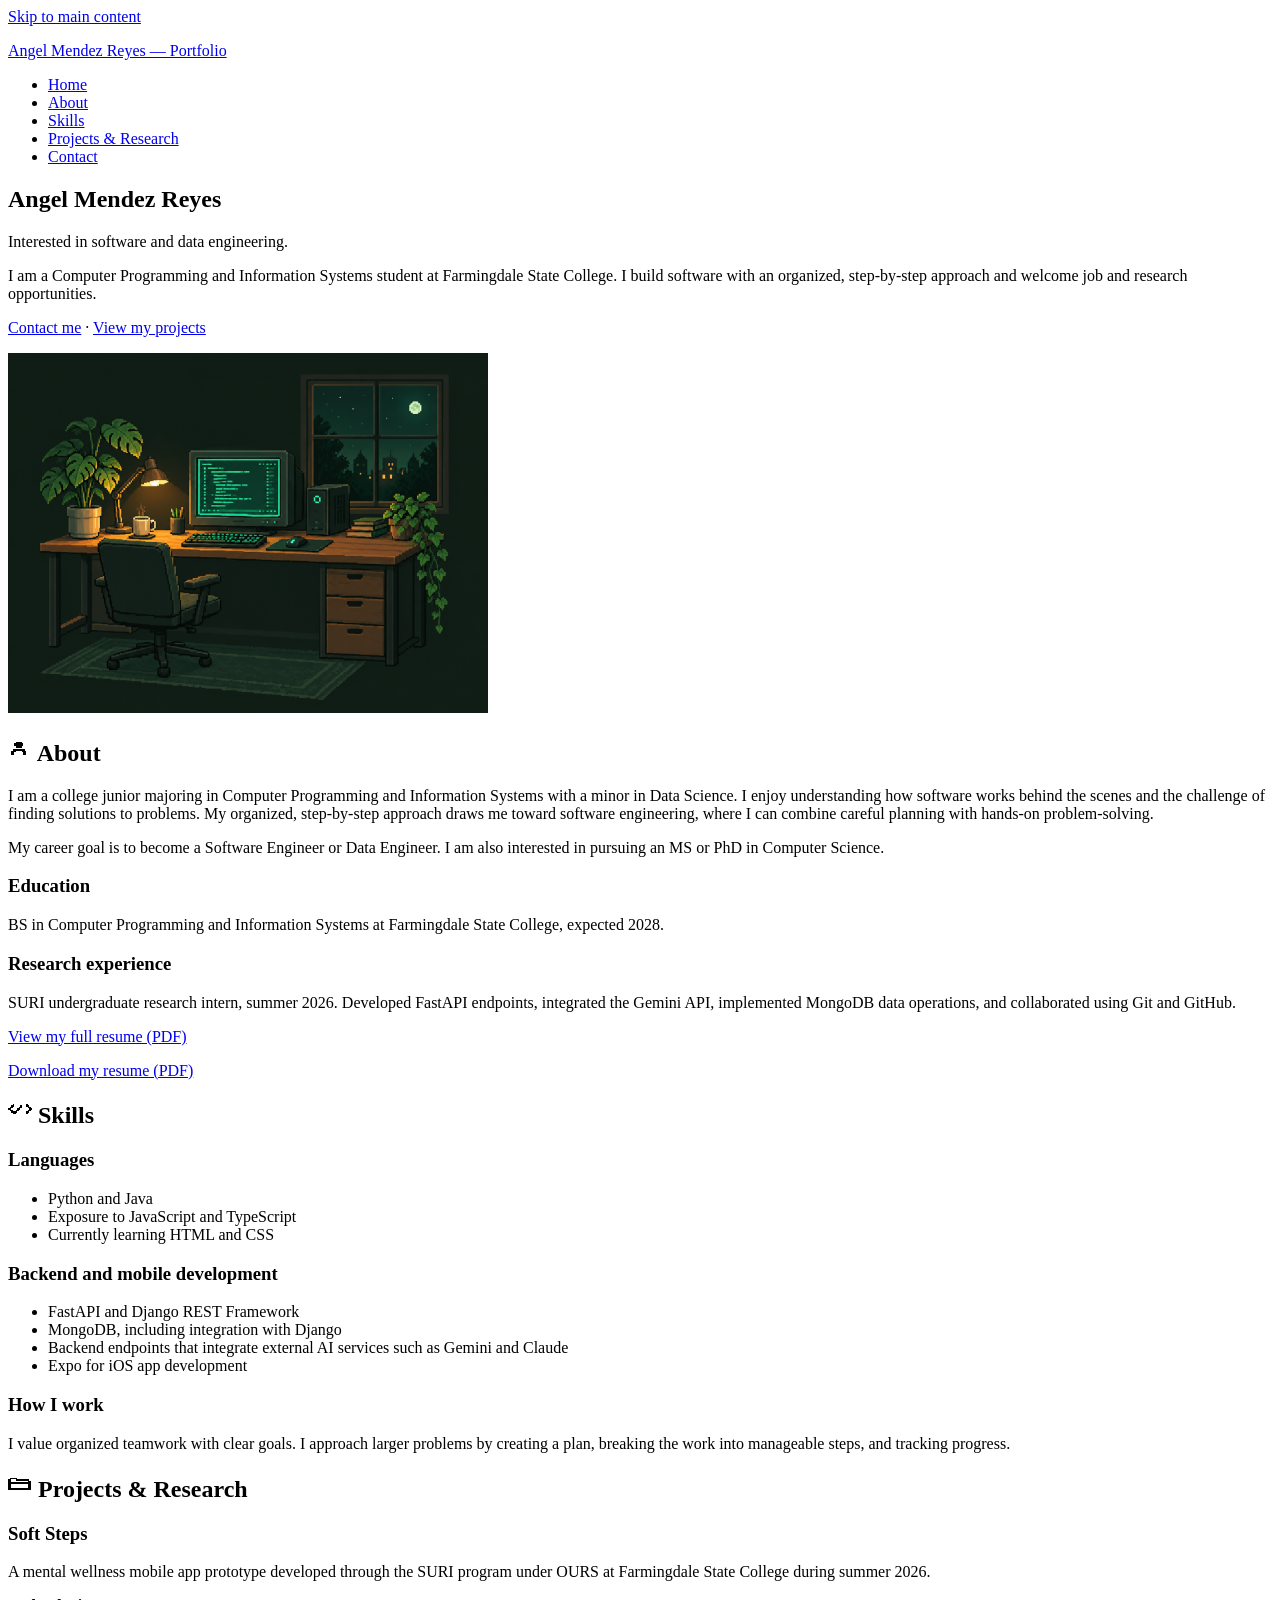
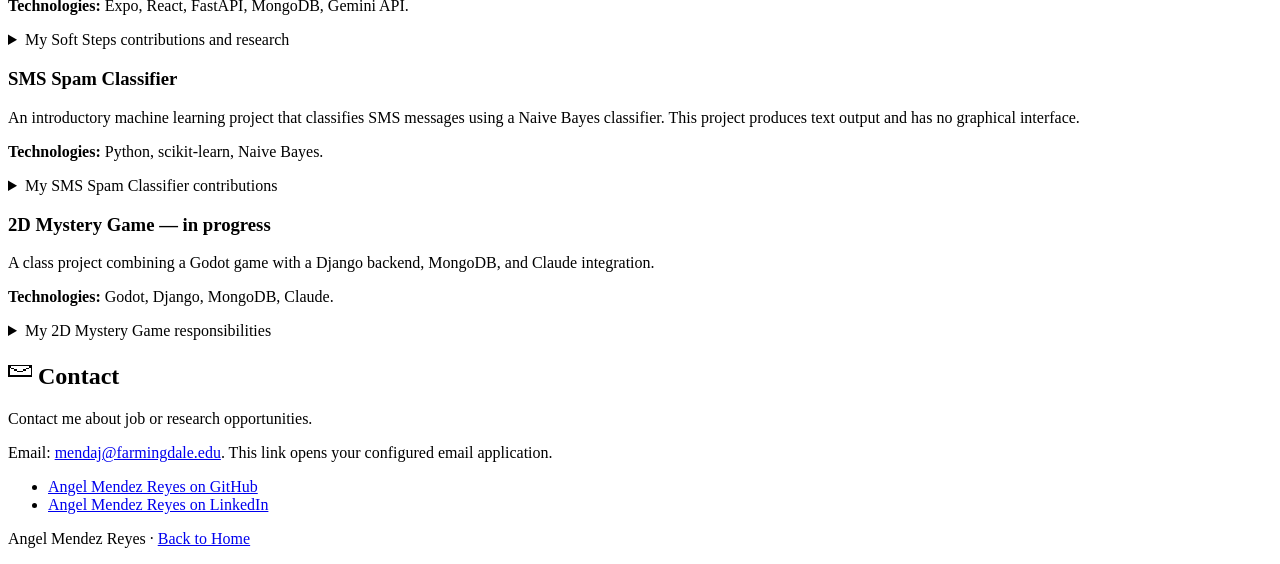
==== index.html @ 3ac9bb96 "feat: add portfolio and resume access" ====
<!doctype html>
<html lang="en">
<head>
  <meta charset="utf-8">
  <meta name="viewport" content="width=device-width, initial-scale=1">
  <meta name="description" content="Angel Mendez Reyes — CPIS student interested in software and data engineering. Explore my skills, projects, and research interests.">
  <title>Angel Mendez Reyes | Portfolio</title>
</head>
<body>
  <a href="#main-content">Skip to main content</a>
  <header>
    <p><a href="#home">Angel Mendez Reyes — Portfolio</a></p>
    <nav aria-label="Primary">
      <ul>
        <li><a href="#home">Home</a></li>
        <li><a href="#about">About</a></li>
        <li><a href="#skills">Skills</a></li>
        <li><a href="#projects">Projects &amp; Research</a></li>
        <li><a href="#contact">Contact</a></li>
      </ul>
    </nav>
  </header>
  <main id="main-content" tabindex="-1">
    <section id="home" aria-labelledby="home-heading">
      <h1 id="home-heading">Angel Mendez Reyes</h1>
      <p>Interested in software and data engineering.</p>
      <p>I am a Computer Programming and Information Systems student at Farmingdale State College. I build software with an organized, step-by-step approach and welcome job and research opportunities.</p>
      <p><a href="#contact">Contact me</a> · <a href="#projects">View my projects</a></p>
      <!-- The scene sets the mood; it does not depict my actual equipment. -->
      <img src="assets/images/cozy-pc-concept.png" alt="" width="480">
    </section>
    <section id="about" aria-labelledby="about-heading">
      <h2 id="about-heading"><img src="assets/images/icon-about.svg" alt="" width="24" height="24"> About</h2>
      <p>I am a college junior majoring in Computer Programming and Information Systems with a minor in Data Science. I enjoy understanding how software works behind the scenes and the challenge of finding solutions to problems. My organized, step-by-step approach draws me toward software engineering, where I can combine careful planning with hands-on problem-solving.</p>
      <p>My career goal is to become a Software Engineer or Data Engineer. I am also interested in pursuing an MS or PhD in Computer Science.</p>
      <h3>Education</h3>
      <p>BS in Computer Programming and Information Systems at Farmingdale State College, expected 2028.</p>
      <h3>Research experience</h3>
      <p>SURI undergraduate research intern, summer 2026. Developed FastAPI endpoints, integrated the Gemini API, implemented MongoDB data operations, and collaborated using Git and GitHub.</p>
      <p><a href="assets/resume/Resume_Angel.pdf">View my full resume (PDF)</a></p>
      <p><a href="assets/resume/Resume_Angel.pdf" download="angel-mendez-reyes-resume.pdf">Download my resume (PDF)</a></p>
    </section>
    <section id="skills" aria-labelledby="skills-heading">
      <h2 id="skills-heading"><img src="assets/images/icon-skills.svg" alt="" width="24" height="24"> Skills</h2>
      <h3>Languages</h3>
      <ul>
        <li>Python and Java</li>
        <li>Exposure to JavaScript and TypeScript</li>
        <li>Currently learning HTML and CSS</li>
      </ul>
      <h3>Backend and mobile development</h3>
      <ul>
        <li>FastAPI and Django REST Framework</li>
        <li>MongoDB, including integration with Django</li>
        <li>Backend endpoints that integrate external AI services such as Gemini and Claude</li>
        <li>Expo for iOS app development</li>
      </ul>
      <h3>How I work</h3>
      <p>I value organized teamwork with clear goals. I approach larger problems by creating a plan, breaking the work into manageable steps, and tracking progress.</p>
    </section>
    <section id="projects" aria-labelledby="projects-heading">
      <h2 id="projects-heading"><img src="assets/images/icon-projects.svg" alt="" width="24" height="24"> Projects &amp; Research</h2>
      <!-- Keep project overviews and technologies outside disclosures. Add supplied
           visuals and approved resource links here, outside details, after intake. -->
      <article aria-labelledby="soft-steps-heading">
        <h3 id="soft-steps-heading">Soft Steps</h3>
        <p>A mental wellness mobile app prototype developed through the SURI program under OURS at Farmingdale State College during summer 2026.</p>
        <p><strong>Technologies:</strong> Expo, React, FastAPI, MongoDB, Gemini API.</p>
        <!-- No shared name attribute: each disclosure can stay open independently. -->
        <details>
          <summary>My Soft Steps contributions and research</summary>
          <p>I developed backend endpoints that communicated with MongoDB and the Gemini API, gaining full-stack development experience.</p>
          <p>I am scheduled to present the outcomes of my research at the IGNITE conference in spring 2027.</p>
        </details>
      </article>
      <article aria-labelledby="classifier-heading">
        <h3 id="classifier-heading">SMS Spam Classifier</h3>
        <p>An introductory machine learning project that classifies SMS messages using a Naive Bayes classifier. This project produces text output and has no graphical interface.</p>
        <p><strong>Technologies:</strong> Python, scikit-learn, Naive Bayes.</p>
        <details>
          <summary>My SMS Spam Classifier contributions</summary>
          <p>I prepared data, trained a Naive Bayes classifier, and evaluated its performance.</p>
        </details>
      </article>
      <article aria-labelledby="game-heading">
        <h3 id="game-heading">2D Mystery Game — in progress</h3>
        <p>A class project combining a Godot game with a Django backend, MongoDB, and Claude integration.</p>
        <p><strong>Technologies:</strong> Godot, Django, MongoDB, Claude.</p>
        <details>
          <summary>My 2D Mystery Game responsibilities</summary>
          <p>I am responsible for designing endpoints that handle HTTP requests from Godot, communicate with MongoDB, and call Claude.</p>
        </details>
      </article>
    </section>
    <section id="contact" aria-labelledby="contact-heading">
      <h2 id="contact-heading"><img src="assets/images/icon-contact.svg" alt="" width="24" height="24"> Contact</h2>
      <p>Contact me about job or research opportunities.</p>
      <p>Email: <a href="mailto:mendaj@farmingdale.edu">mendaj@farmingdale.edu</a>. This link opens your configured email application.</p>
      <ul>
        <li><a href="https://github.com/angel-mdz">Angel Mendez Reyes on GitHub</a></li>
        <li><a href="https://www.linkedin.com/in/angel-mendez-36b91742b/">Angel Mendez Reyes on LinkedIn</a></li>
      </ul>
    </section>
  </main>
  <footer>
    <p>Angel Mendez Reyes · <a href="#home">Back to Home</a></p>
  </footer>
</body>
</html>
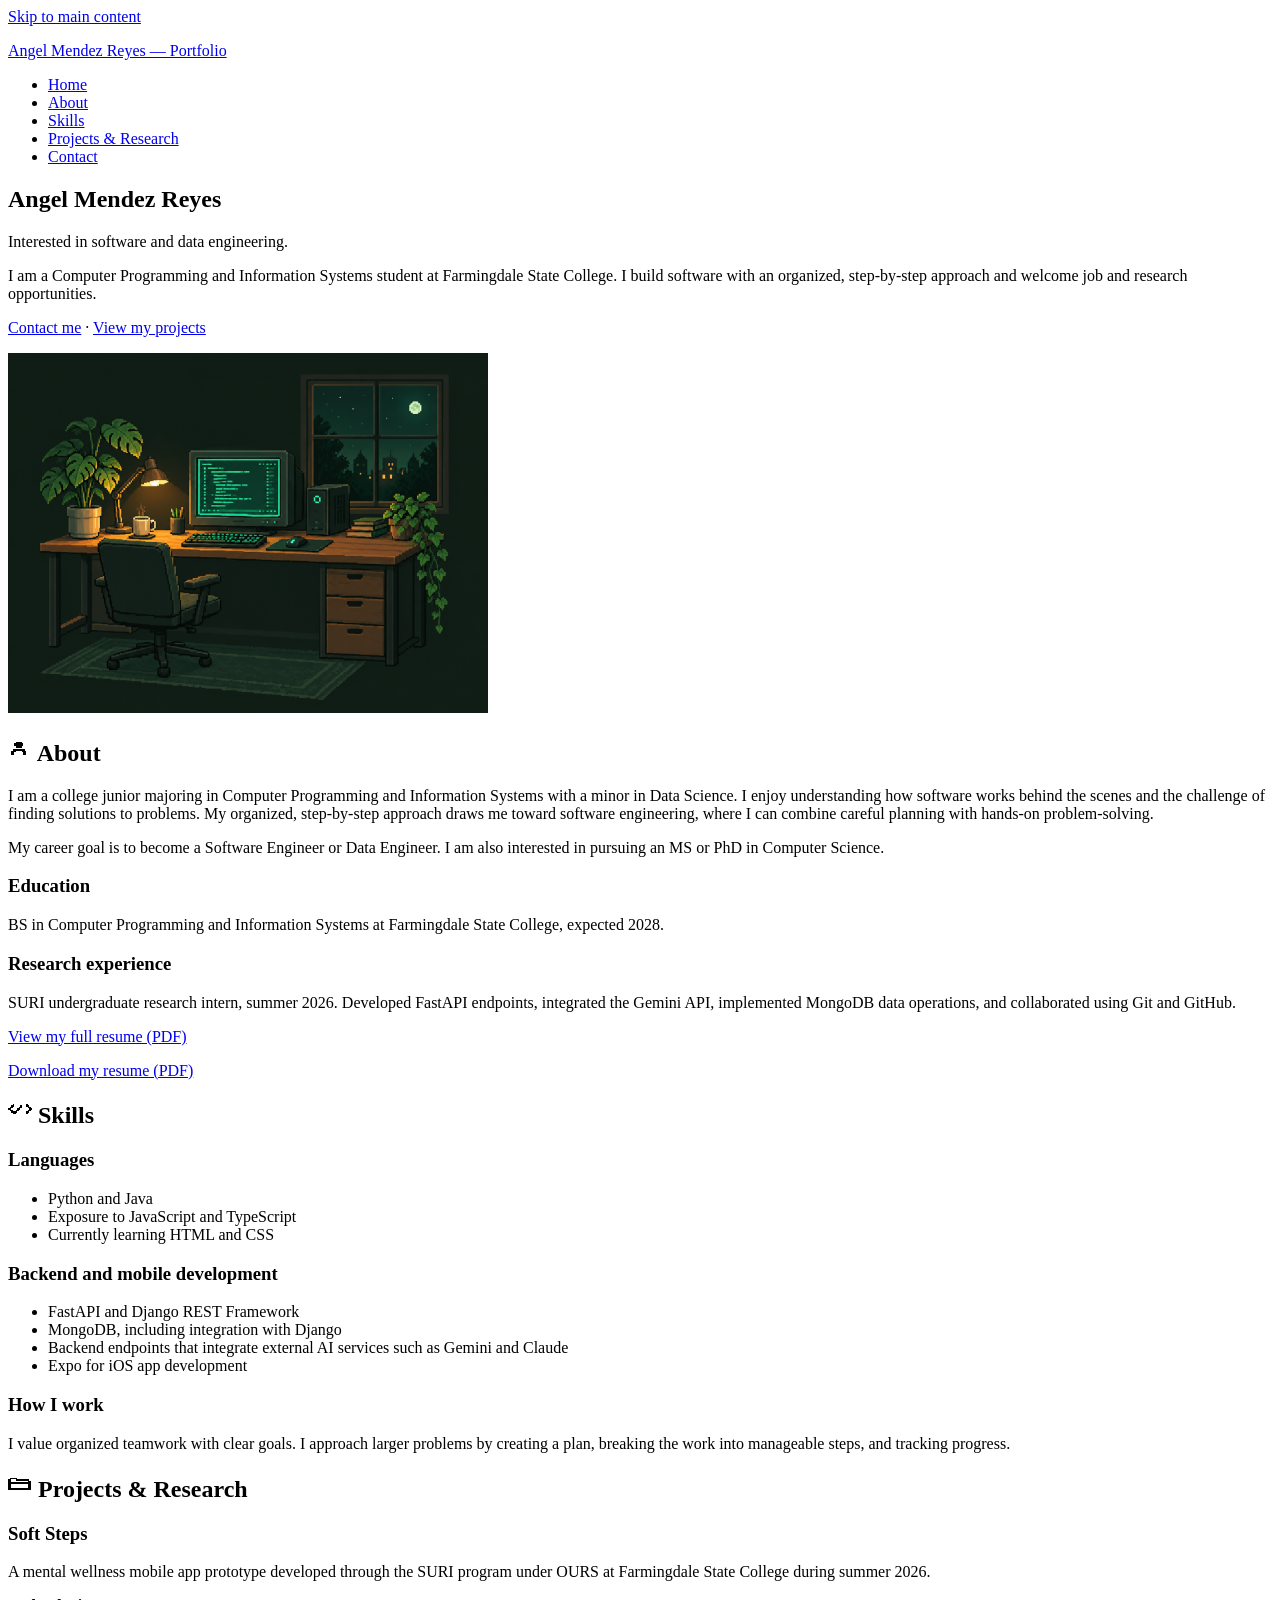
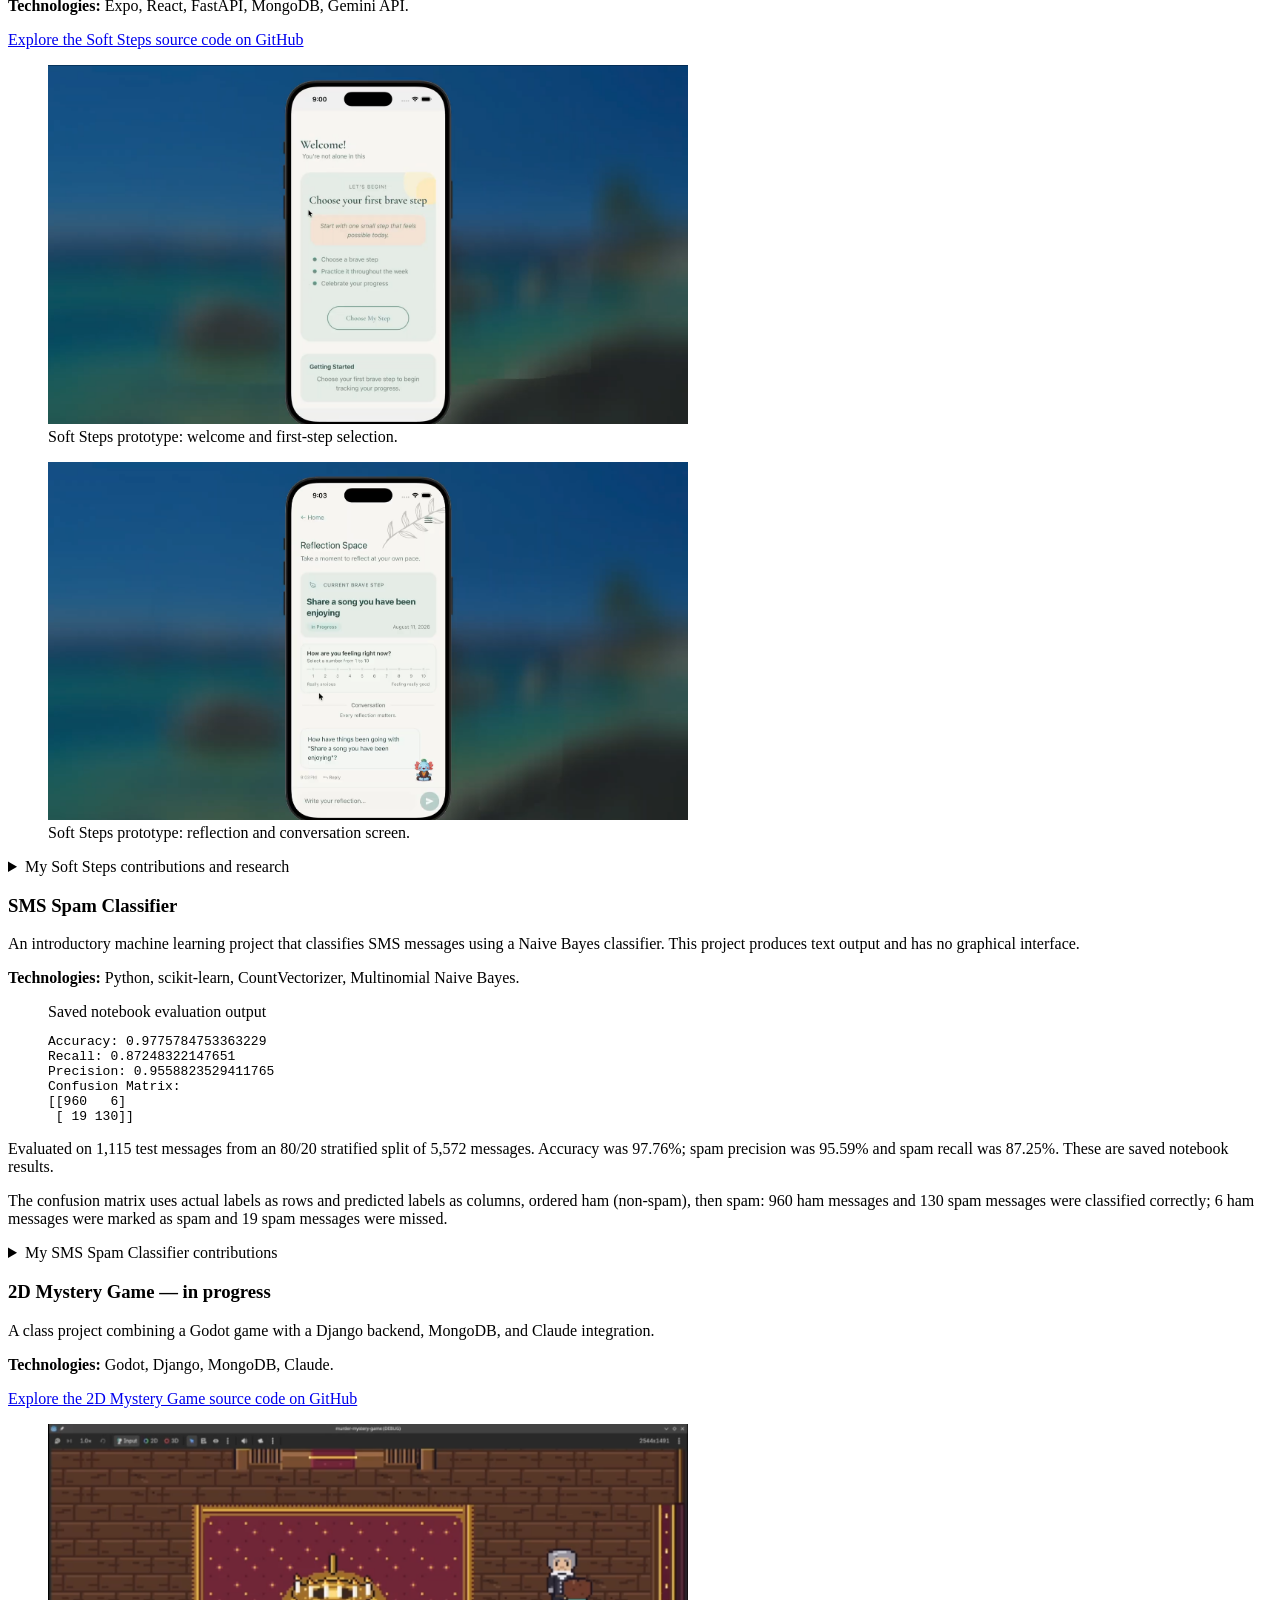
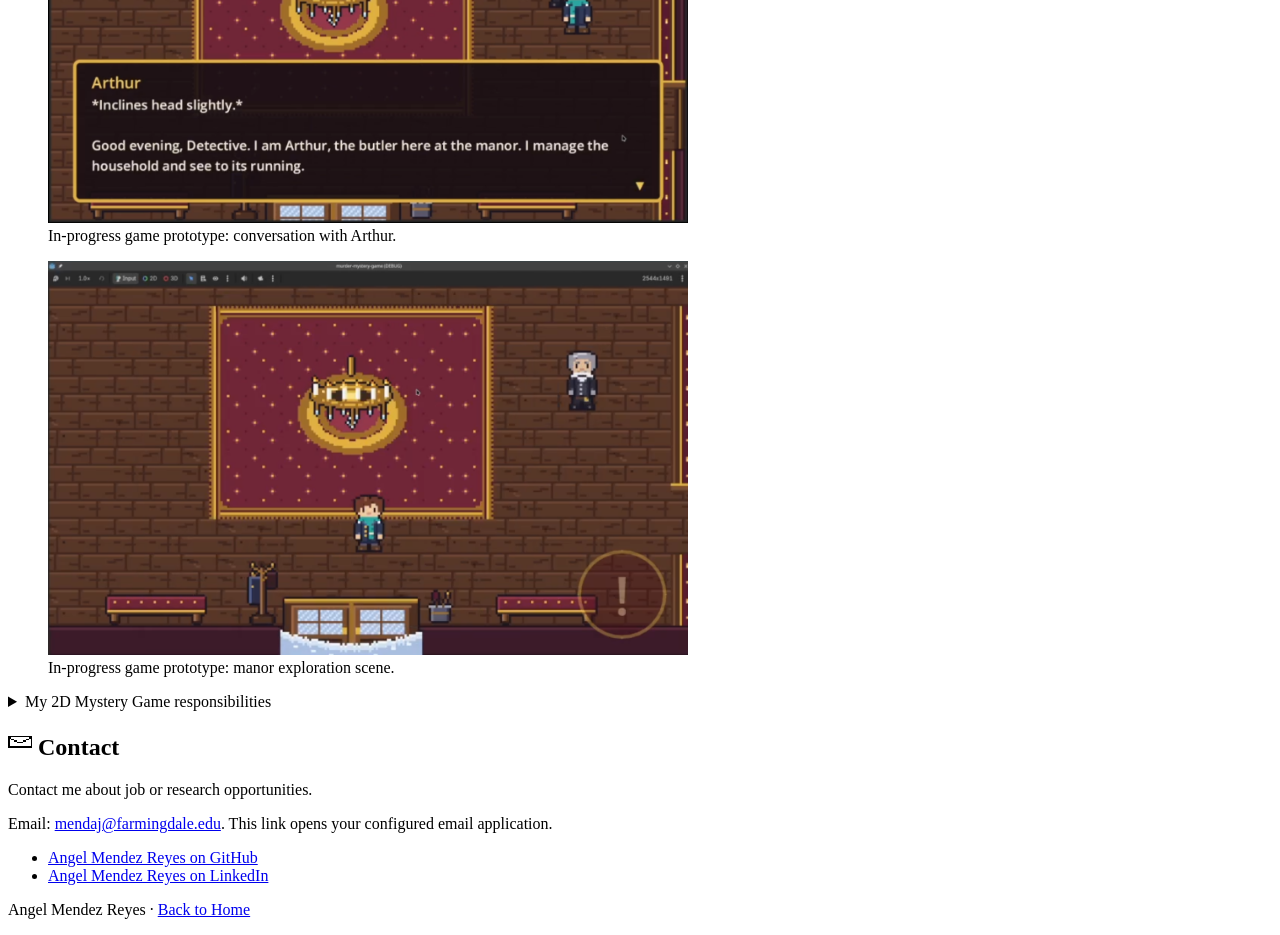
==== commit ca59da00: "feat: add project screenshots, classifier results, and repo links" ====
--- a/index.html
+++ b/index.html
@@ -60,12 +60,22 @@
     </section>
     <section id="projects" aria-labelledby="projects-heading">
       <h2 id="projects-heading"><img src="assets/images/icon-projects.svg" alt="" width="24" height="24"> Projects &amp; Research</h2>
-      <!-- Keep project overviews and technologies outside disclosures. Add supplied
-           visuals and approved resource links here, outside details, after intake. -->
+      <!-- Keep essential project summaries, results, visuals, and resource links
+           outside disclosures so they remain accessible when details are closed. -->
       <article aria-labelledby="soft-steps-heading">
         <h3 id="soft-steps-heading">Soft Steps</h3>
         <p>A mental wellness mobile app prototype developed through the SURI program under OURS at Farmingdale State College during summer 2026.</p>
         <p><strong>Technologies:</strong> Expo, React, FastAPI, MongoDB, Gemini API.</p>
+        <p><a href="https://github.com/michellemorales/soft_steps_app">Explore the Soft Steps source code on GitHub</a></p>
+        <figure>
+          <img src="assets/images/soft-steps-welcome.png" alt="Soft Steps welcome screen offering Choose My Step and guidance for choosing, practicing, and celebrating a brave step." width="640" loading="lazy">
+          <figcaption>Soft Steps prototype: welcome and first-step selection.</figcaption>
+        </figure>
+        <figure>
+          <img src="assets/images/soft-steps-reflection.png" alt="Soft Steps Reflection Space showing a current brave step, a 1-to-10 feeling scale, a conversation prompt, and a reflection input." width="640" loading="lazy">
+          <figcaption>Soft Steps prototype: reflection and conversation screen.</figcaption>
+        </figure>
+
         <!-- No shared name attribute: each disclosure can stay open independently. -->
         <details>
           <summary>My Soft Steps contributions and research</summary>
@@ -76,7 +86,18 @@
       <article aria-labelledby="classifier-heading">
         <h3 id="classifier-heading">SMS Spam Classifier</h3>
         <p>An introductory machine learning project that classifies SMS messages using a Naive Bayes classifier. This project produces text output and has no graphical interface.</p>
-        <p><strong>Technologies:</strong> Python, scikit-learn, Naive Bayes.</p>
+        <p><strong>Technologies:</strong> Python, scikit-learn, CountVectorizer, Multinomial Naive Bayes.</p>
+        <figure aria-labelledby="classifier-results-caption">
+          <figcaption id="classifier-results-caption">Saved notebook evaluation output</figcaption>
+          <pre><samp>Accuracy: 0.9775784753363229
+Recall: 0.87248322147651
+Precision: 0.9558823529411765
+Confusion Matrix:
+[[960   6]
+ [ 19 130]]</samp></pre>
+        </figure>
+        <p>Evaluated on 1,115 test messages from an 80/20 stratified split of 5,572 messages. Accuracy was 97.76%; spam precision was 95.59% and spam recall was 87.25%. These are saved notebook results.</p>
+        <p>The confusion matrix uses actual labels as rows and predicted labels as columns, ordered ham (non-spam), then spam: 960 ham messages and 130 spam messages were classified correctly; 6 ham messages were marked as spam and 19 spam messages were missed.</p>
         <details>
           <summary>My SMS Spam Classifier contributions</summary>
           <p>I prepared data, trained a Naive Bayes classifier, and evaluated its performance.</p>
@@ -86,6 +107,16 @@
         <h3 id="game-heading">2D Mystery Game — in progress</h3>
         <p>A class project combining a Godot game with a Django backend, MongoDB, and Claude integration.</p>
         <p><strong>Technologies:</strong> Godot, Django, MongoDB, Claude.</p>
+        <p><a href="https://github.com/ethanmiku/CSC325_CAPSTONE">Explore the 2D Mystery Game source code on GitHub</a></p>
+        <figure>
+          <img src="assets/images/mystery-game-dialogue.png" alt="Pixel-art detective speaking with Arthur, the manor's butler, whose introduction appears in a dialogue box." width="640" loading="lazy">
+          <figcaption>In-progress game prototype: conversation with Arthur.</figcaption>
+        </figure>
+        <figure>
+          <img src="assets/images/mystery-game-scene.png" alt="Pixel-art manor interior with a detective, a butler, a chandelier over a red rug, and an interaction control." width="640" loading="lazy">
+          <figcaption>In-progress game prototype: manor exploration scene.</figcaption>
+        </figure>
+
         <details>
           <summary>My 2D Mystery Game responsibilities</summary>
           <p>I am responsible for designing endpoints that handle HTTP requests from Godot, communicate with MongoDB, and call Claude.</p>
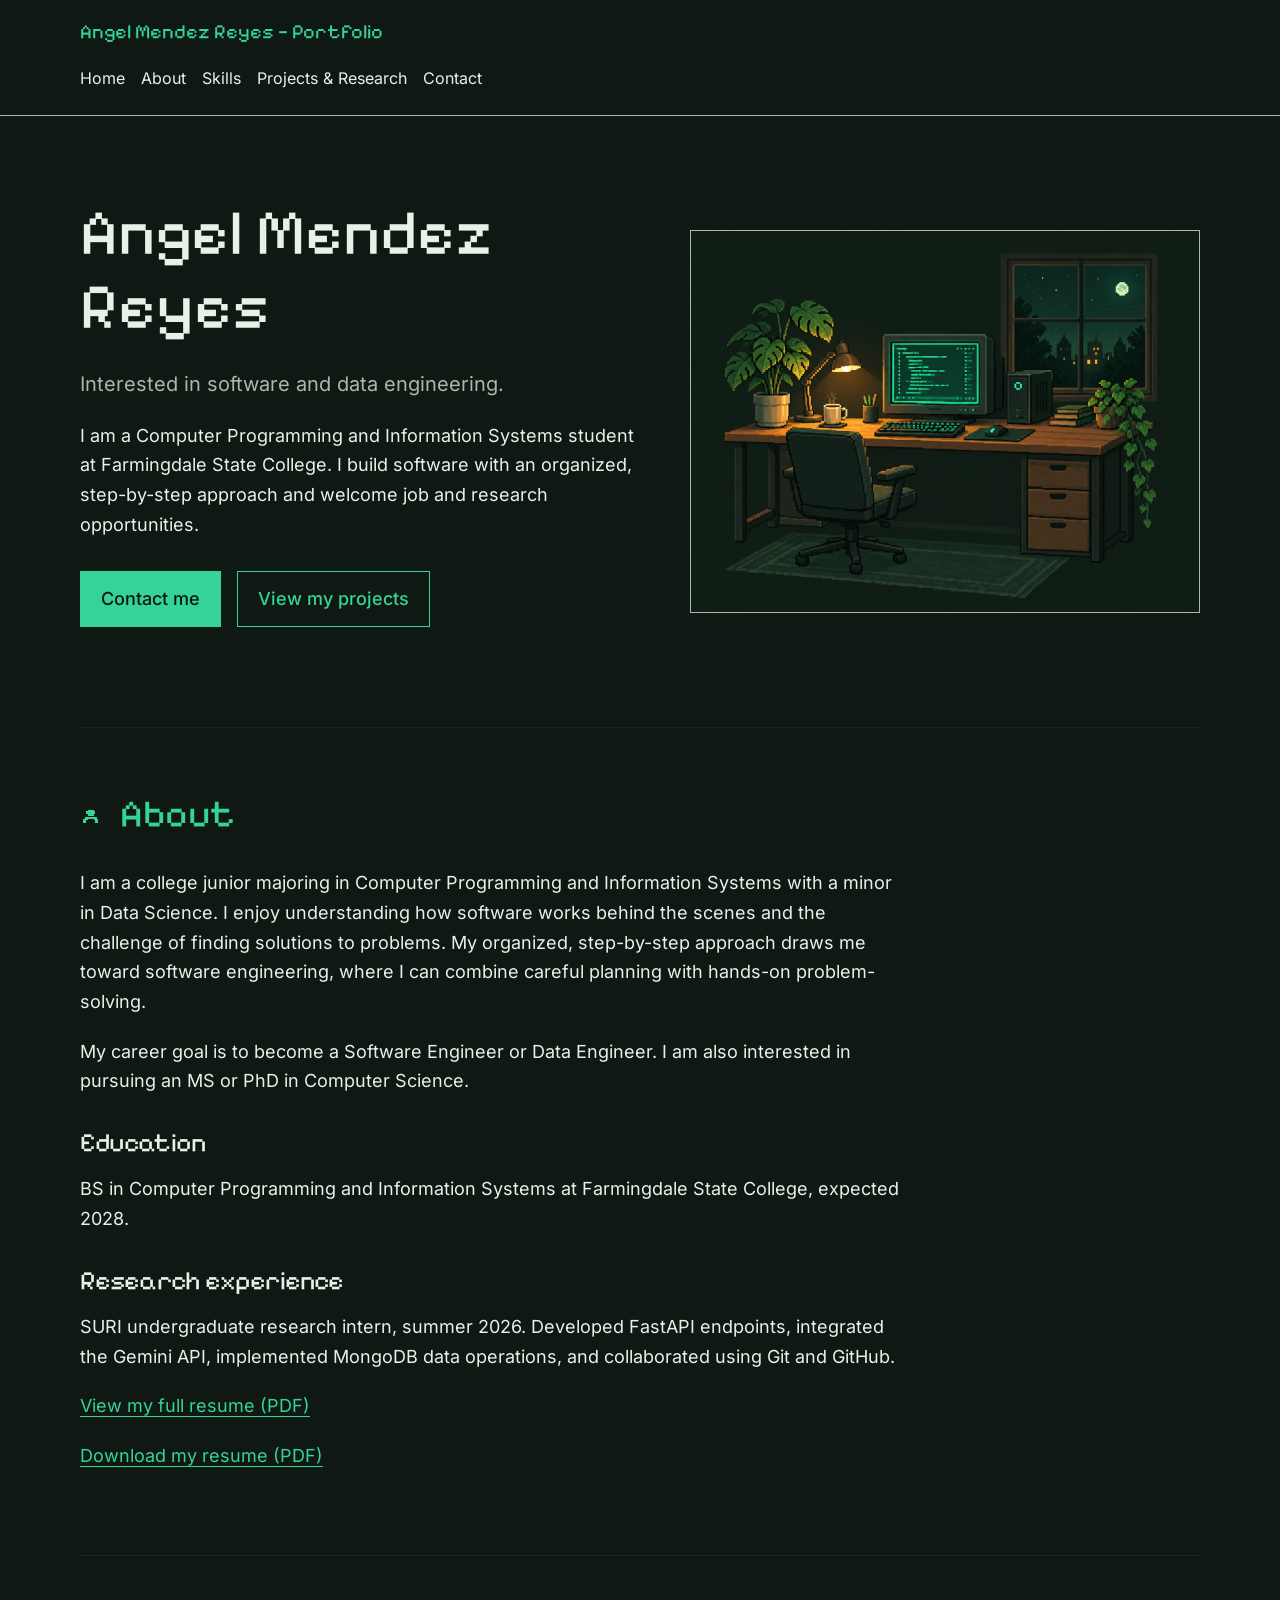
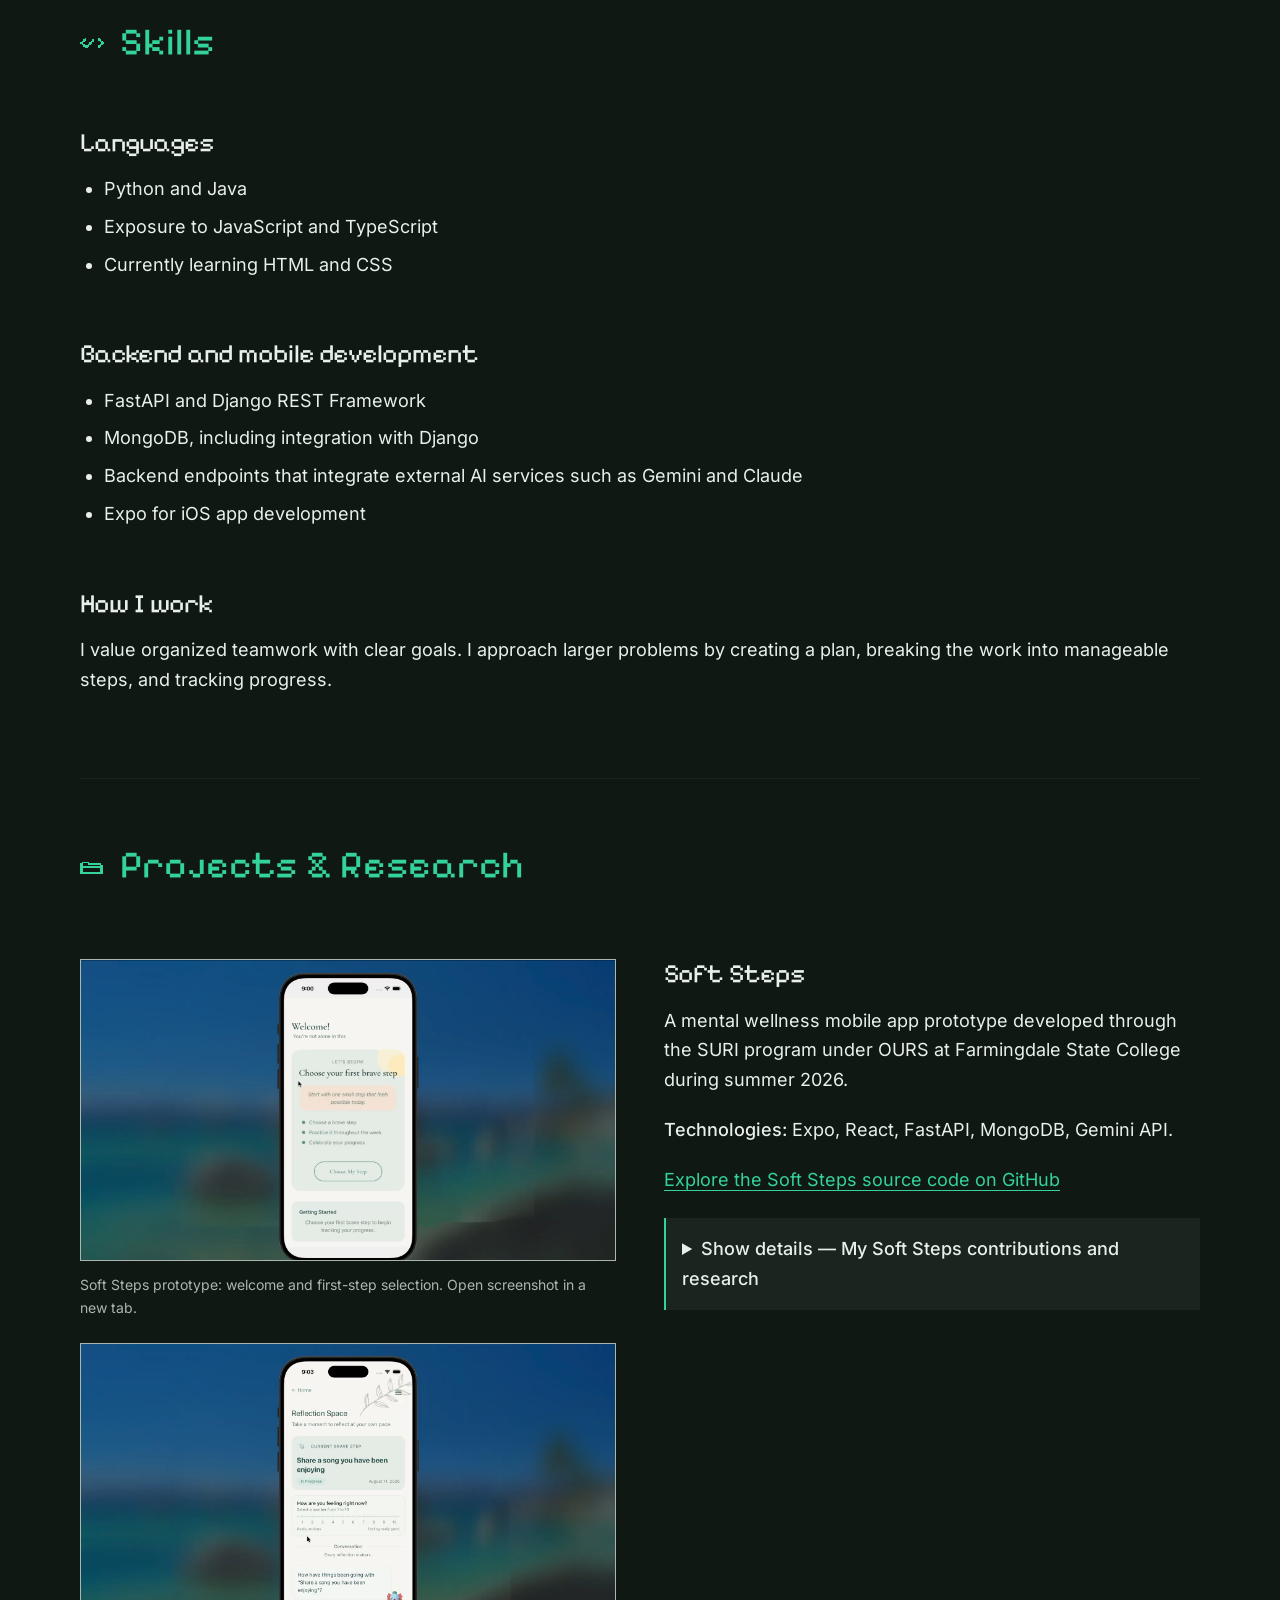
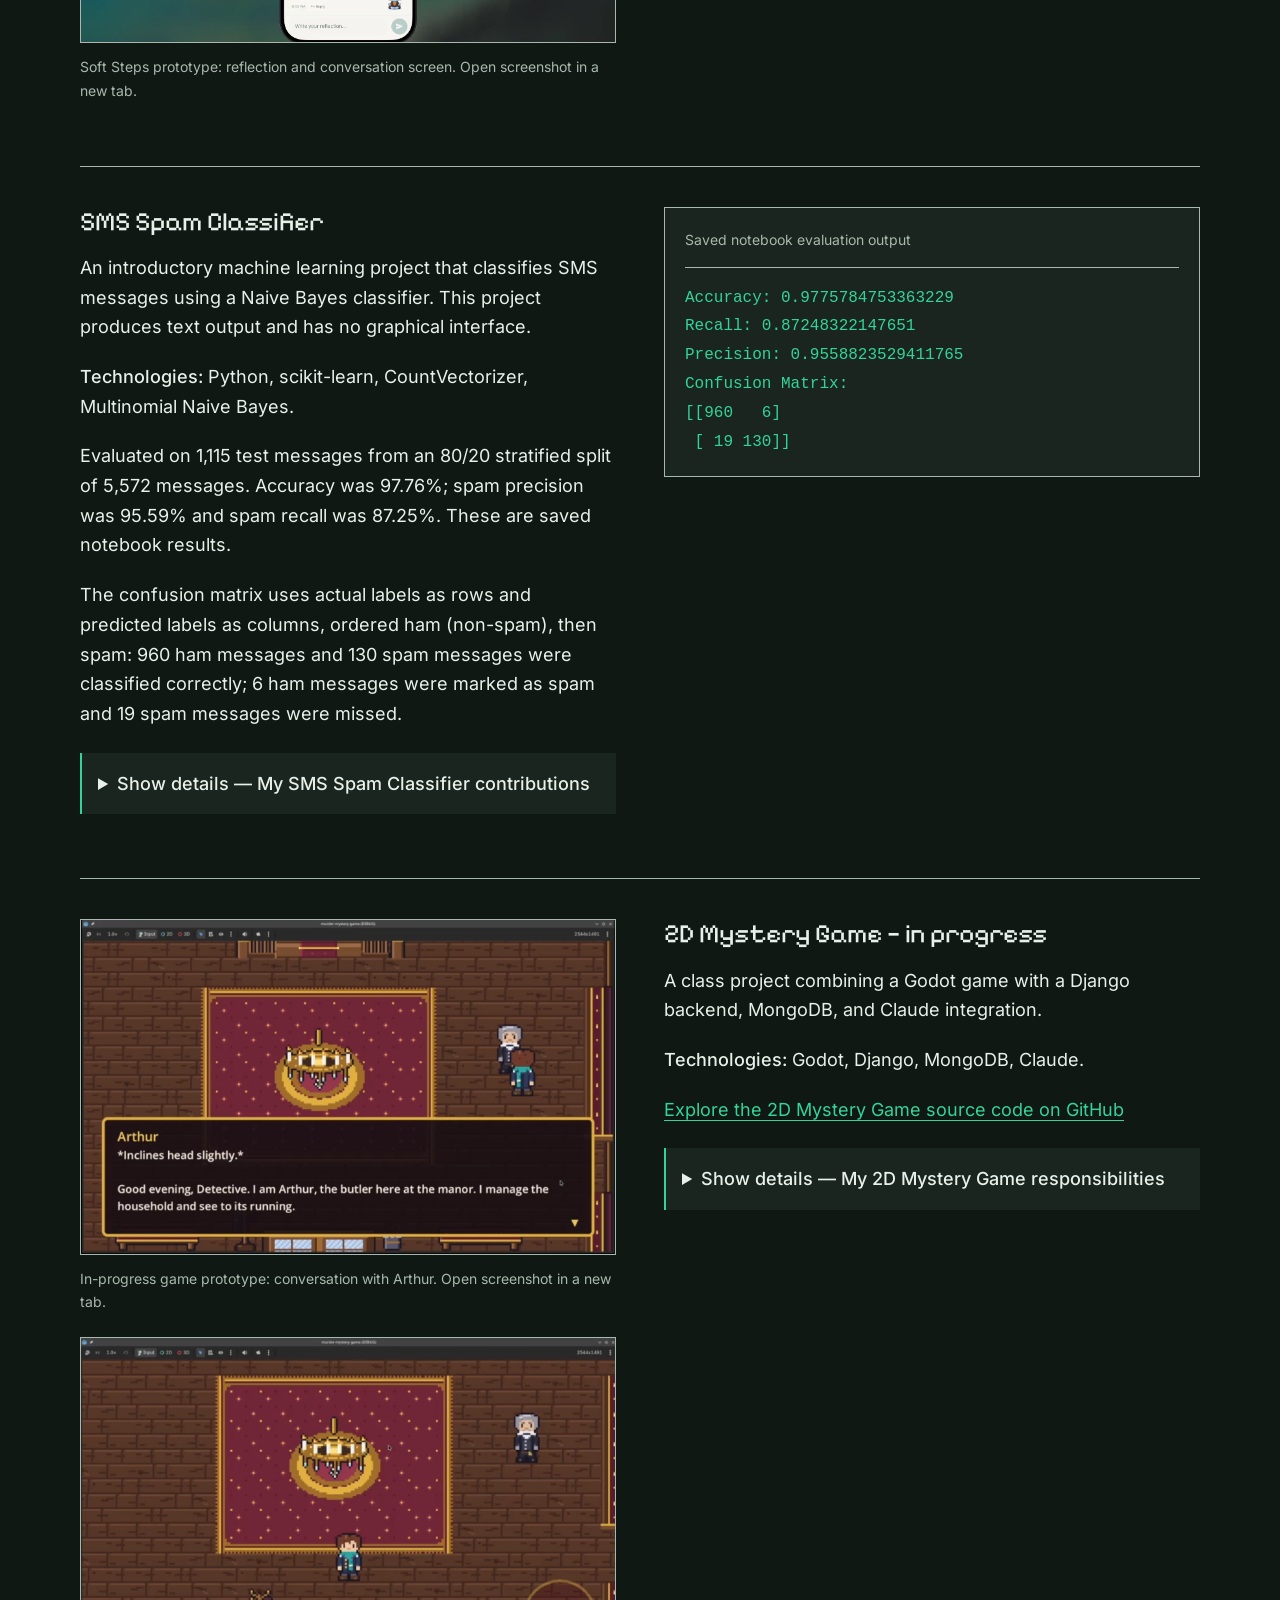
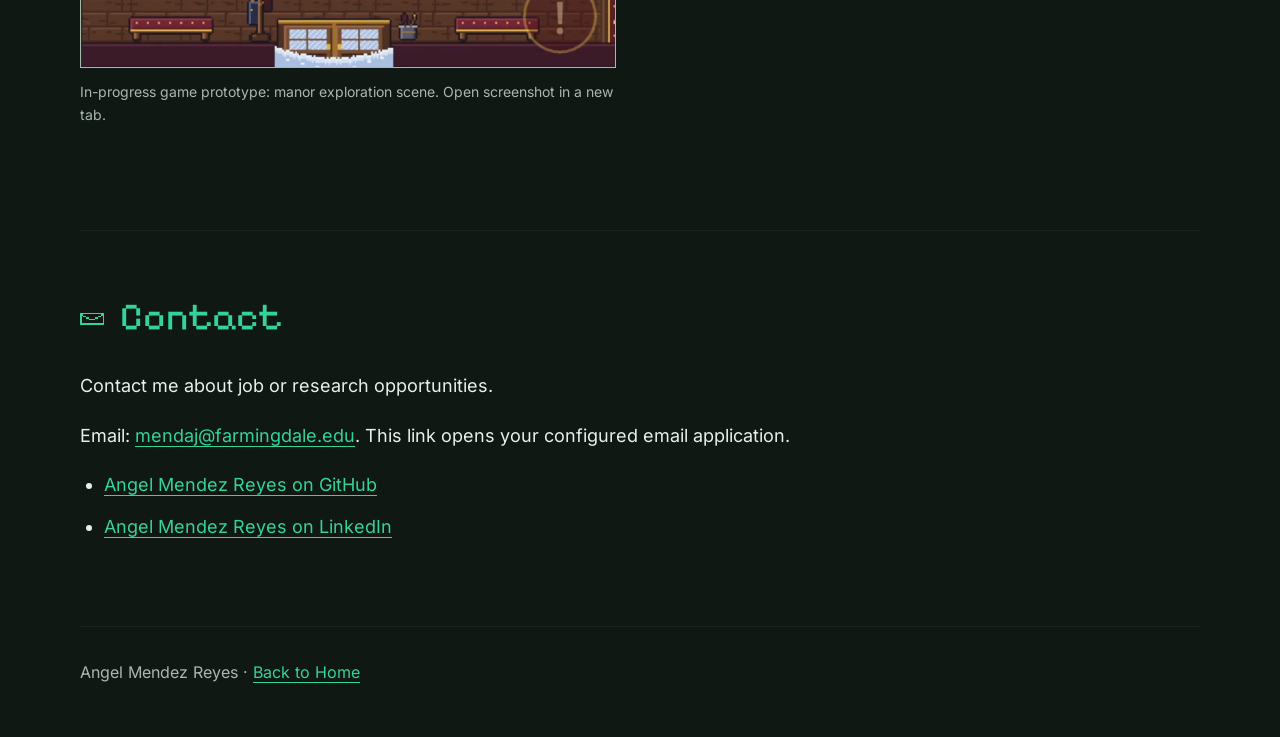
==== commit ab57b320: "style: complete responsive portfolio desing" ====
--- a/index.html
+++ b/index.html
@@ -5,10 +5,11 @@
   <meta name="viewport" content="width=device-width, initial-scale=1">
   <meta name="description" content="Angel Mendez Reyes — CPIS student interested in software and data engineering. Explore my skills, projects, and research interests.">
   <title>Angel Mendez Reyes | Portfolio</title>
+  <link rel="stylesheet" href="css/styles.css">
 </head>
 <body>
-  <a href="#main-content">Skip to main content</a>
-  <header>
+  <a class="skip-link" href="#main-content">Skip to main content</a>
+  <header class="site-header">
     <p><a href="#home">Angel Mendez Reyes — Portfolio</a></p>
     <nav aria-label="Primary">
       <ul>
@@ -22,12 +23,14 @@
   </header>
   <main id="main-content" tabindex="-1">
     <section id="home" aria-labelledby="home-heading">
+      <div class="hero-copy">
       <h1 id="home-heading">Angel Mendez Reyes</h1>
       <p>Interested in software and data engineering.</p>
       <p>I am a Computer Programming and Information Systems student at Farmingdale State College. I build software with an organized, step-by-step approach and welcome job and research opportunities.</p>
-      <p><a href="#contact">Contact me</a> · <a href="#projects">View my projects</a></p>
+      <p class="actions"><a class="button button-primary" href="#contact">Contact me</a> <a class="button" href="#projects">View my projects</a></p>
+      </div>
       <!-- The scene sets the mood; it does not depict my actual equipment. -->
-      <img src="assets/images/cozy-pc-concept.png" alt="" width="480">
+      <img src="assets/images/cozy-pc-concept.png" alt="" width="1448" height="1086">
     </section>
     <section id="about" aria-labelledby="about-heading">
       <h2 id="about-heading"><img src="assets/images/icon-about.svg" alt="" width="24" height="24"> About</h2>
@@ -62,65 +65,77 @@
       <h2 id="projects-heading"><img src="assets/images/icon-projects.svg" alt="" width="24" height="24"> Projects &amp; Research</h2>
       <!-- Keep essential project summaries, results, visuals, and resource links
            outside disclosures so they remain accessible when details are closed. -->
-      <article aria-labelledby="soft-steps-heading">
-        <h3 id="soft-steps-heading">Soft Steps</h3>
-        <p>A mental wellness mobile app prototype developed through the SURI program under OURS at Farmingdale State College during summer 2026.</p>
-        <p><strong>Technologies:</strong> Expo, React, FastAPI, MongoDB, Gemini API.</p>
-        <p><a href="https://github.com/michellemorales/soft_steps_app">Explore the Soft Steps source code on GitHub</a></p>
-        <figure>
-          <img src="assets/images/soft-steps-welcome.png" alt="Soft Steps welcome screen offering Choose My Step and guidance for choosing, practicing, and celebrating a brave step." width="640" loading="lazy">
-          <figcaption>Soft Steps prototype: welcome and first-step selection.</figcaption>
-        </figure>
-        <figure>
-          <img src="assets/images/soft-steps-reflection.png" alt="Soft Steps Reflection Space showing a current brave step, a 1-to-10 feeling scale, a conversation prompt, and a reflection input." width="640" loading="lazy">
-          <figcaption>Soft Steps prototype: reflection and conversation screen.</figcaption>
-        </figure>
+      <article class="project" aria-labelledby="soft-steps-heading">
+        <div class="project-copy">
+          <h3 id="soft-steps-heading">Soft Steps</h3>
+          <p>A mental wellness mobile app prototype developed through the SURI program under OURS at Farmingdale State College during summer 2026.</p>
+          <p><strong>Technologies:</strong> Expo, React, FastAPI, MongoDB, Gemini API.</p>
+          <p><a href="https://github.com/michellemorales/soft_steps_app">Explore the Soft Steps source code on GitHub</a></p>
 
-        <!-- No shared name attribute: each disclosure can stay open independently. -->
-        <details>
-          <summary>My Soft Steps contributions and research</summary>
+          <!-- No shared name attribute: each disclosure can stay open independently. -->
+          <details>
+          <summary><span class="disclosure-action" hidden aria-hidden="true"><span class="show-label">Show details</span><span class="hide-label">Hide details</span> — </span>My Soft Steps contributions and research</summary>
           <p>I developed backend endpoints that communicated with MongoDB and the Gemini API, gaining full-stack development experience.</p>
           <p>I am scheduled to present the outcomes of my research at the IGNITE conference in spring 2027.</p>
-        </details>
+          </details>
+        </div>
+        <div class="project-visuals">
+          <figure>
+            <a href="assets/images/soft-steps-welcome.png" target="_blank" rel="noopener" aria-label="View full-size Soft Steps welcome screenshot (opens in a new tab)"><img src="assets/images/soft-steps-welcome.png" alt="Soft Steps welcome screen offering Choose My Step and guidance for choosing, practicing, and celebrating a brave step." loading="lazy" width="1728" height="968"></a>
+            <figcaption>Soft Steps prototype: welcome and first-step selection. Open screenshot in a new tab.</figcaption>
+          </figure>
+          <figure>
+            <a href="assets/images/soft-steps-reflection.png" target="_blank" rel="noopener" aria-label="View full-size Soft Steps reflection screenshot (opens in a new tab)"><img src="assets/images/soft-steps-reflection.png" alt="Soft Steps Reflection Space showing a current brave step, a 1-to-10 feeling scale, a conversation prompt, and a reflection input." loading="lazy" width="1727" height="966"></a>
+            <figcaption>Soft Steps prototype: reflection and conversation screen. Open screenshot in a new tab.</figcaption>
+          </figure>
+        </div>
       </article>
-      <article aria-labelledby="classifier-heading">
-        <h3 id="classifier-heading">SMS Spam Classifier</h3>
-        <p>An introductory machine learning project that classifies SMS messages using a Naive Bayes classifier. This project produces text output and has no graphical interface.</p>
-        <p><strong>Technologies:</strong> Python, scikit-learn, CountVectorizer, Multinomial Naive Bayes.</p>
-        <figure aria-labelledby="classifier-results-caption">
-          <figcaption id="classifier-results-caption">Saved notebook evaluation output</figcaption>
-          <pre><samp>Accuracy: 0.9775784753363229
+      <article class="project" aria-labelledby="classifier-heading">
+        <div class="project-copy">
+          <h3 id="classifier-heading">SMS Spam Classifier</h3>
+          <p>An introductory machine learning project that classifies SMS messages using a Naive Bayes classifier. This project produces text output and has no graphical interface.</p>
+          <p><strong>Technologies:</strong> Python, scikit-learn, CountVectorizer, Multinomial Naive Bayes.</p>
+          <p>Evaluated on 1,115 test messages from an 80/20 stratified split of 5,572 messages. Accuracy was 97.76%; spam precision was 95.59% and spam recall was 87.25%. These are saved notebook results.</p>
+          <p>The confusion matrix uses actual labels as rows and predicted labels as columns, ordered ham (non-spam), then spam: 960 ham messages and 130 spam messages were classified correctly; 6 ham messages were marked as spam and 19 spam messages were missed.</p>
+          <details>
+          <summary><span class="disclosure-action" hidden aria-hidden="true"><span class="show-label">Show details</span><span class="hide-label">Hide details</span> — </span>My SMS Spam Classifier contributions</summary>
+          <p>I prepared data, trained a Naive Bayes classifier, and evaluated its performance.</p>
+          </details>
+        </div>
+        <div class="project-visuals terminal">
+          <figure aria-labelledby="classifier-results-caption">
+            <figcaption id="classifier-results-caption">Saved notebook evaluation output</figcaption>
+            <pre><samp>Accuracy: 0.9775784753363229
 Recall: 0.87248322147651
 Precision: 0.9558823529411765
 Confusion Matrix:
 [[960   6]
  [ 19 130]]</samp></pre>
-        </figure>
-        <p>Evaluated on 1,115 test messages from an 80/20 stratified split of 5,572 messages. Accuracy was 97.76%; spam precision was 95.59% and spam recall was 87.25%. These are saved notebook results.</p>
-        <p>The confusion matrix uses actual labels as rows and predicted labels as columns, ordered ham (non-spam), then spam: 960 ham messages and 130 spam messages were classified correctly; 6 ham messages were marked as spam and 19 spam messages were missed.</p>
-        <details>
-          <summary>My SMS Spam Classifier contributions</summary>
-          <p>I prepared data, trained a Naive Bayes classifier, and evaluated its performance.</p>
-        </details>
+          </figure>
+        </div>
       </article>
-      <article aria-labelledby="game-heading">
-        <h3 id="game-heading">2D Mystery Game — in progress</h3>
-        <p>A class project combining a Godot game with a Django backend, MongoDB, and Claude integration.</p>
-        <p><strong>Technologies:</strong> Godot, Django, MongoDB, Claude.</p>
-        <p><a href="https://github.com/ethanmiku/CSC325_CAPSTONE">Explore the 2D Mystery Game source code on GitHub</a></p>
-        <figure>
-          <img src="assets/images/mystery-game-dialogue.png" alt="Pixel-art detective speaking with Arthur, the manor's butler, whose introduction appears in a dialogue box." width="640" loading="lazy">
-          <figcaption>In-progress game prototype: conversation with Arthur.</figcaption>
-        </figure>
-        <figure>
-          <img src="assets/images/mystery-game-scene.png" alt="Pixel-art manor interior with a detective, a butler, a chandelier over a red rug, and an interaction control." width="640" loading="lazy">
-          <figcaption>In-progress game prototype: manor exploration scene.</figcaption>
-        </figure>
+      <article class="project" aria-labelledby="game-heading">
+        <div class="project-copy">
+          <h3 id="game-heading">2D Mystery Game — in progress</h3>
+          <p>A class project combining a Godot game with a Django backend, MongoDB, and Claude integration.</p>
+          <p><strong>Technologies:</strong> Godot, Django, MongoDB, Claude.</p>
+          <p><a href="https://github.com/ethanmiku/CSC325_CAPSTONE">Explore the 2D Mystery Game source code on GitHub</a></p>
 
-        <details>
-          <summary>My 2D Mystery Game responsibilities</summary>
+          <details>
+          <summary><span class="disclosure-action" hidden aria-hidden="true"><span class="show-label">Show details</span><span class="hide-label">Hide details</span> — </span>My 2D Mystery Game responsibilities</summary>
           <p>I am responsible for designing endpoints that handle HTTP requests from Godot, communicate with MongoDB, and call Claude.</p>
-        </details>
+          </details>
+        </div>
+        <div class="project-visuals">
+          <figure>
+            <a href="assets/images/mystery-game-dialogue.png" target="_blank" rel="noopener" aria-label="View full-size 2D Mystery Game dialogue screenshot (opens in a new tab)"><img src="assets/images/mystery-game-dialogue.png" alt="Pixel-art detective speaking with Arthur, the manor's butler, whose introduction appears in a dialogue box." loading="lazy" width="1519" height="948"></a>
+            <figcaption>In-progress game prototype: conversation with Arthur. Open screenshot in a new tab.</figcaption>
+          </figure>
+          <figure>
+            <a href="assets/images/mystery-game-scene.png" target="_blank" rel="noopener" aria-label="View full-size 2D Mystery Game scene screenshot (opens in a new tab)"><img src="assets/images/mystery-game-scene.png" alt="Pixel-art manor interior with a detective, a butler, a chandelier over a red rug, and an interaction control." loading="lazy" width="1507" height="928"></a>
+            <figcaption>In-progress game prototype: manor exploration scene. Open screenshot in a new tab.</figcaption>
+          </figure>
+        </div>
       </article>
     </section>
     <section id="contact" aria-labelledby="contact-heading">
--- a/css/styles.css
+++ b/css/styles.css
@@ -0,0 +1,125 @@
+/* Licensed local fonts; system fonts keep the page usable if downloads fail. */
+@font-face {
+  font-family: "Pixelify Sans";
+  src: url("../assets/fonts/pixelify-sans-400.woff2") format("woff2");
+  font-weight: 400;
+  font-style: normal;
+  font-display: swap;
+}
+@font-face {
+  font-family: Inter;
+  src: url("../assets/fonts/inter-400-500.woff2") format("woff2");
+  font-weight: 400 500;
+  font-style: normal;
+  font-display: swap;
+}
+:root {
+  color-scheme: dark;
+  --background: #101814;
+  --panel: #19251e;
+  --text: #e8f0ea;
+  --secondary: #a9b8ae;
+  --accent: #34d399;
+  /* Rem-based clearance grows with text size and wrapped navigation. */
+  --anchor-clearance: 14rem;
+}
+* { box-sizing: border-box; }
+html { scroll-padding-top: var(--anchor-clearance); }
+body {
+  margin: 0;
+  background: var(--background);
+  color: var(--text);
+  font: 400 1.125rem/1.65 Inter, system-ui, -apple-system, "Segoe UI", sans-serif;
+  overflow-wrap: anywhere;
+}
+a { color: var(--accent); text-underline-offset: .22em; }
+a:hover { text-decoration-thickness: .15em; }
+a:focus-visible, summary:focus-visible, [tabindex="-1"]:focus {
+  outline: 3px solid var(--accent);
+  outline-offset: 5px;
+}
+/* Clearance also protects focused controls when the browser scrolls them into view. */
+:where(a, summary, [tabindex]) { scroll-margin-top: var(--anchor-clearance); scroll-margin-bottom: 1rem; }
+p, ul { margin: 0 0 1.25rem; }
+strong { font-weight: 500; }
+h1, h2, h3 { font-family: "Pixelify Sans", ui-monospace, monospace; font-weight: 400; line-height: 1.15; }
+h1 { font-size: clamp(2.5rem, 5vw, 4rem); margin: 0 0 1.5rem; }
+h2 { color: var(--accent); font-size: clamp(2rem, 3vw, 2.5rem); margin: 0 0 2rem; }
+h2 img { vertical-align: middle; margin-right: .5rem; }
+h3 { font-size: 1.65rem; margin: 2rem 0 1rem; }
+img { display: block; max-width: 100%; height: auto; }
+h2 img { display: inline-block; }
+.site-header {
+  position: sticky;
+  top: 0;
+  z-index: 10;
+  padding: 1rem max(1rem, calc((100% - 1120px) / 2));
+  background: var(--background);
+  border-bottom: 1px solid var(--secondary);
+}
+.site-header p { margin: 0 0 .5rem; font-family: "Pixelify Sans", ui-monospace, monospace; font-size: 1.25rem; }
+.site-header p a { text-decoration: none; }
+nav ul { display: flex; flex-wrap: wrap; gap: .25rem 1rem; padding: 0; margin: 0; list-style: none; }
+nav a { display: inline-block; padding: .5rem 0; color: var(--text); font-size: 1rem; text-decoration: none; }
+nav a:hover, nav a[aria-current="location"] { color: var(--accent); text-decoration: underline; }
+.skip-link { position: fixed; top: 1rem; left: 1rem; z-index: 20; padding: .75rem 1rem; background: var(--panel); transform: translateY(-200%); }
+.skip-link:focus { transform: translateY(0); }
+main, footer { width: min(1120px, calc(100% - 2rem)); margin-inline: auto; }
+section { padding-block: 4rem; border-bottom: 1px solid var(--panel); }
+#home { display: grid; gap: 2rem; align-items: center; }
+#home > img { width: 100%; border: 1px solid var(--secondary); }
+.hero-copy > p:first-of-type { color: var(--secondary); font-size: 1.25rem; }
+.actions { display: flex; flex-wrap: wrap; gap: 1rem; margin-top: 2rem; }
+.button { display: inline-block; padding: .75rem 1.25rem; border: 1px solid var(--accent); text-decoration: none; font-weight: 500; }
+.button-primary { color: var(--background); background: var(--accent); }
+.button:hover { text-decoration: underline; box-shadow: 3px 3px 0 var(--secondary); }
+.button:focus-visible { outline-offset: 5px; }
+#about > p { max-width: 75ch; }
+#skills { display: grid; gap: 0 3rem; }
+#skills h2 { grid-column: 1 / -1; }
+#skills ul { padding-left: 1.5rem; }
+#skills li { margin-bottom: .5rem; }
+.project { display: grid; gap: 2rem; padding-block: 2.5rem; }
+.project + .project { border-top: 1px solid var(--secondary); margin-top: 1.5rem; }
+.project h3 { margin-top: 0; }
+.project-copy, .project-visuals { min-width: 0; }
+.project-visuals { display: grid; gap: 1.5rem; align-content: start; }
+figure { margin: 0; }
+figure > a { display: block; }
+figure img { width: 100%; border: 1px solid var(--secondary); }
+figcaption { color: var(--secondary); font-size: .875rem; margin-top: .75rem; }
+/* Images stay uncropped and stacked so prototype text has the full column width. */
+.terminal { align-self: start; background: var(--panel); border: 1px solid var(--secondary); padding: 1.25rem; }
+.terminal figcaption { margin: 0; padding-bottom: 1rem; border-bottom: 1px solid var(--secondary); }
+pre { color: var(--accent); font: 1rem/1.8 ui-monospace, Consolas, monospace; white-space: pre-wrap; overflow-wrap: anywhere; margin: 1rem 0 0; }
+samp { font-family: inherit; }
+details { margin-top: 1.5rem; padding: 1rem; background: var(--panel); border-left: 2px solid var(--accent); }
+summary { cursor: pointer; font-weight: 500; }
+summary:hover { text-decoration: underline; text-underline-offset: .2em; }
+details p { margin: 1rem 0 0; }
+.disclosure-action { display: inline; }
+.hide-label { display: none; }
+details[open] .show-label { display: none; }
+details[open] .hide-label { display: inline; }
+#contact ul { padding-left: 1.5rem; }
+#contact li { margin-bottom: .75rem; }
+footer { padding-block: 2rem; color: var(--secondary); font-size: 1rem; }
+@media (min-width: 48rem) {
+  :root { --anchor-clearance: 10rem; }
+  #home { grid-template-columns: 1.1fr 1fr; gap: 3rem; padding-block: 5rem; }
+  .project { grid-template-columns: minmax(0, 1fr) minmax(0, 1fr); gap: 3rem; align-items: start; }
+  /* DOM order stays text-first. Only visual placement changes on desktop. */
+  .project:nth-of-type(odd) .project-visuals { grid-column: 1; grid-row: 1; }
+  .project:nth-of-type(odd) .project-copy { grid-column: 2; grid-row: 1; }
+}
+@media (max-width: 47.99rem) {
+  body { font-size: 1rem; }
+  section { padding-block: 3rem; }
+}
+/* Short windows (including desktop zoom) retain the wrapping nav without a tall brand row. */
+@media (max-height: 32rem) {
+  .site-header p { display: none; }
+}
+@media (prefers-reduced-motion: no-preference) {
+  html { scroll-behavior: smooth; }
+}
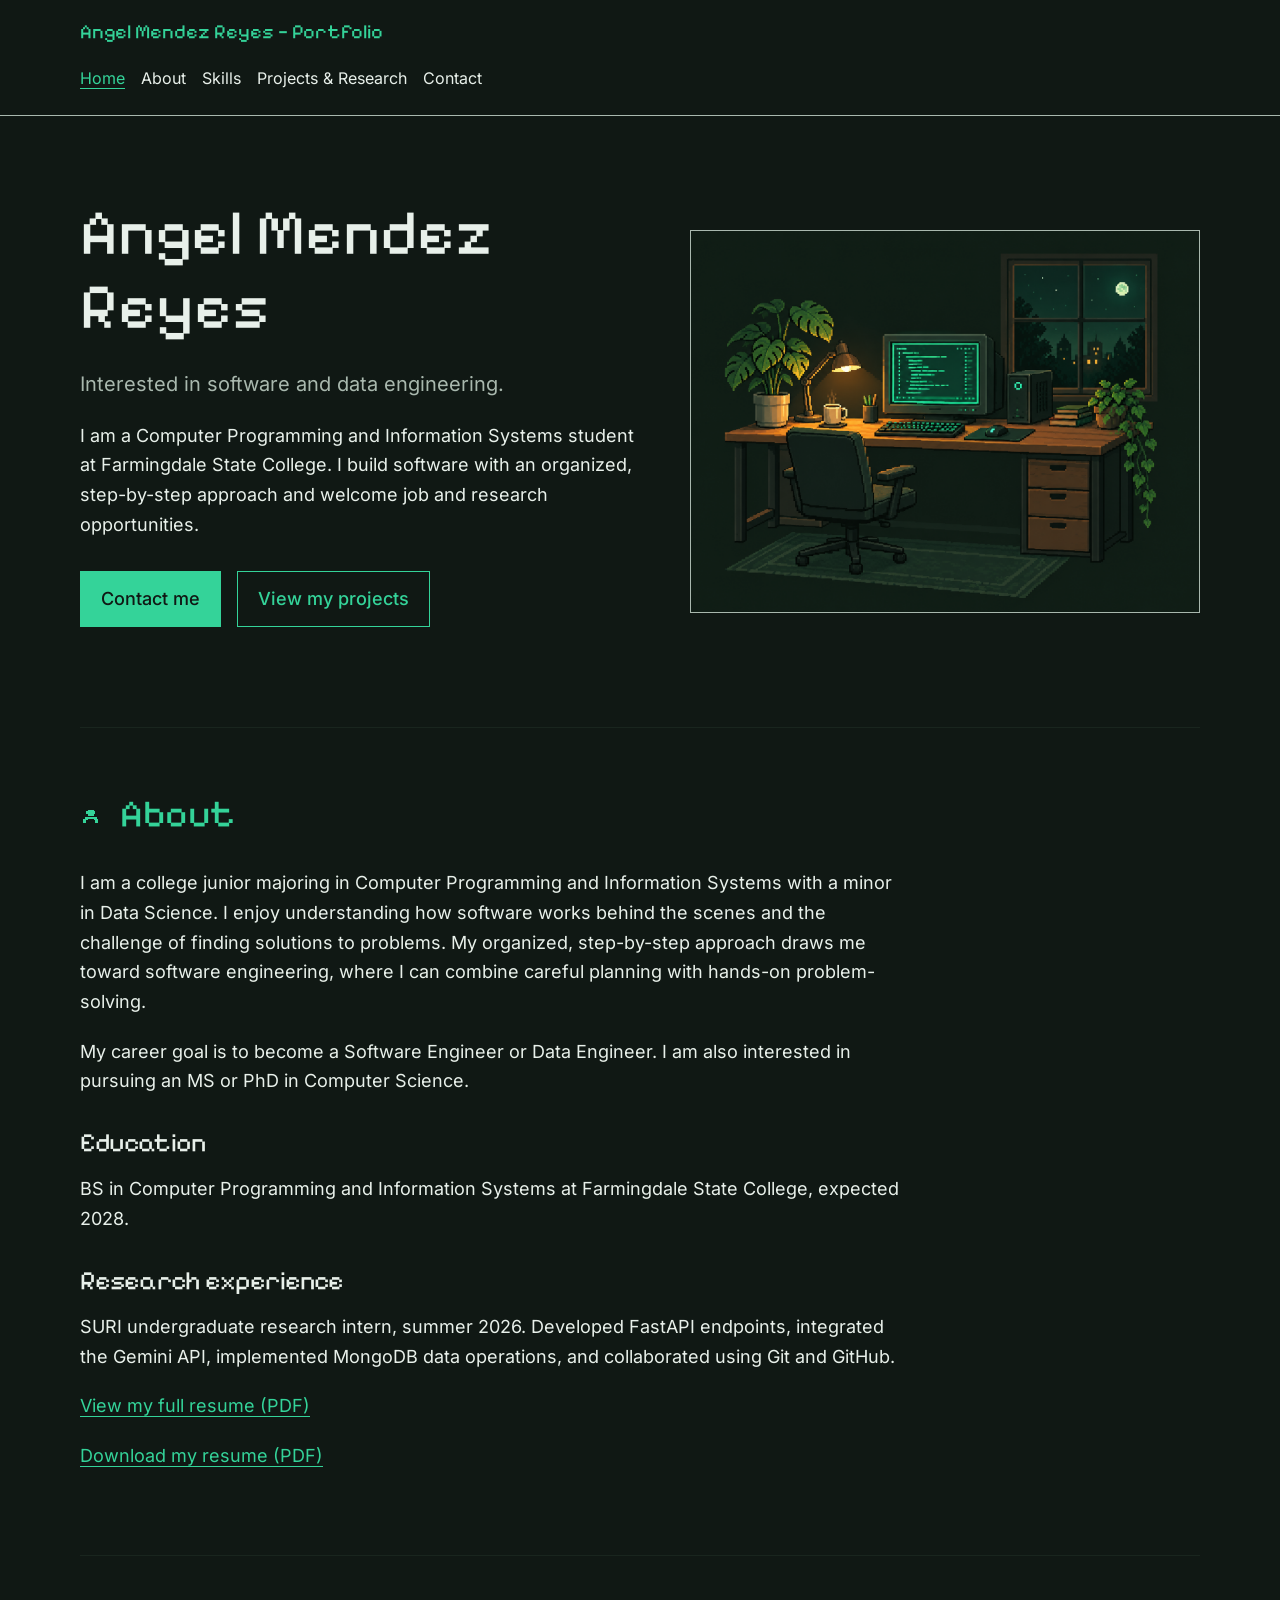
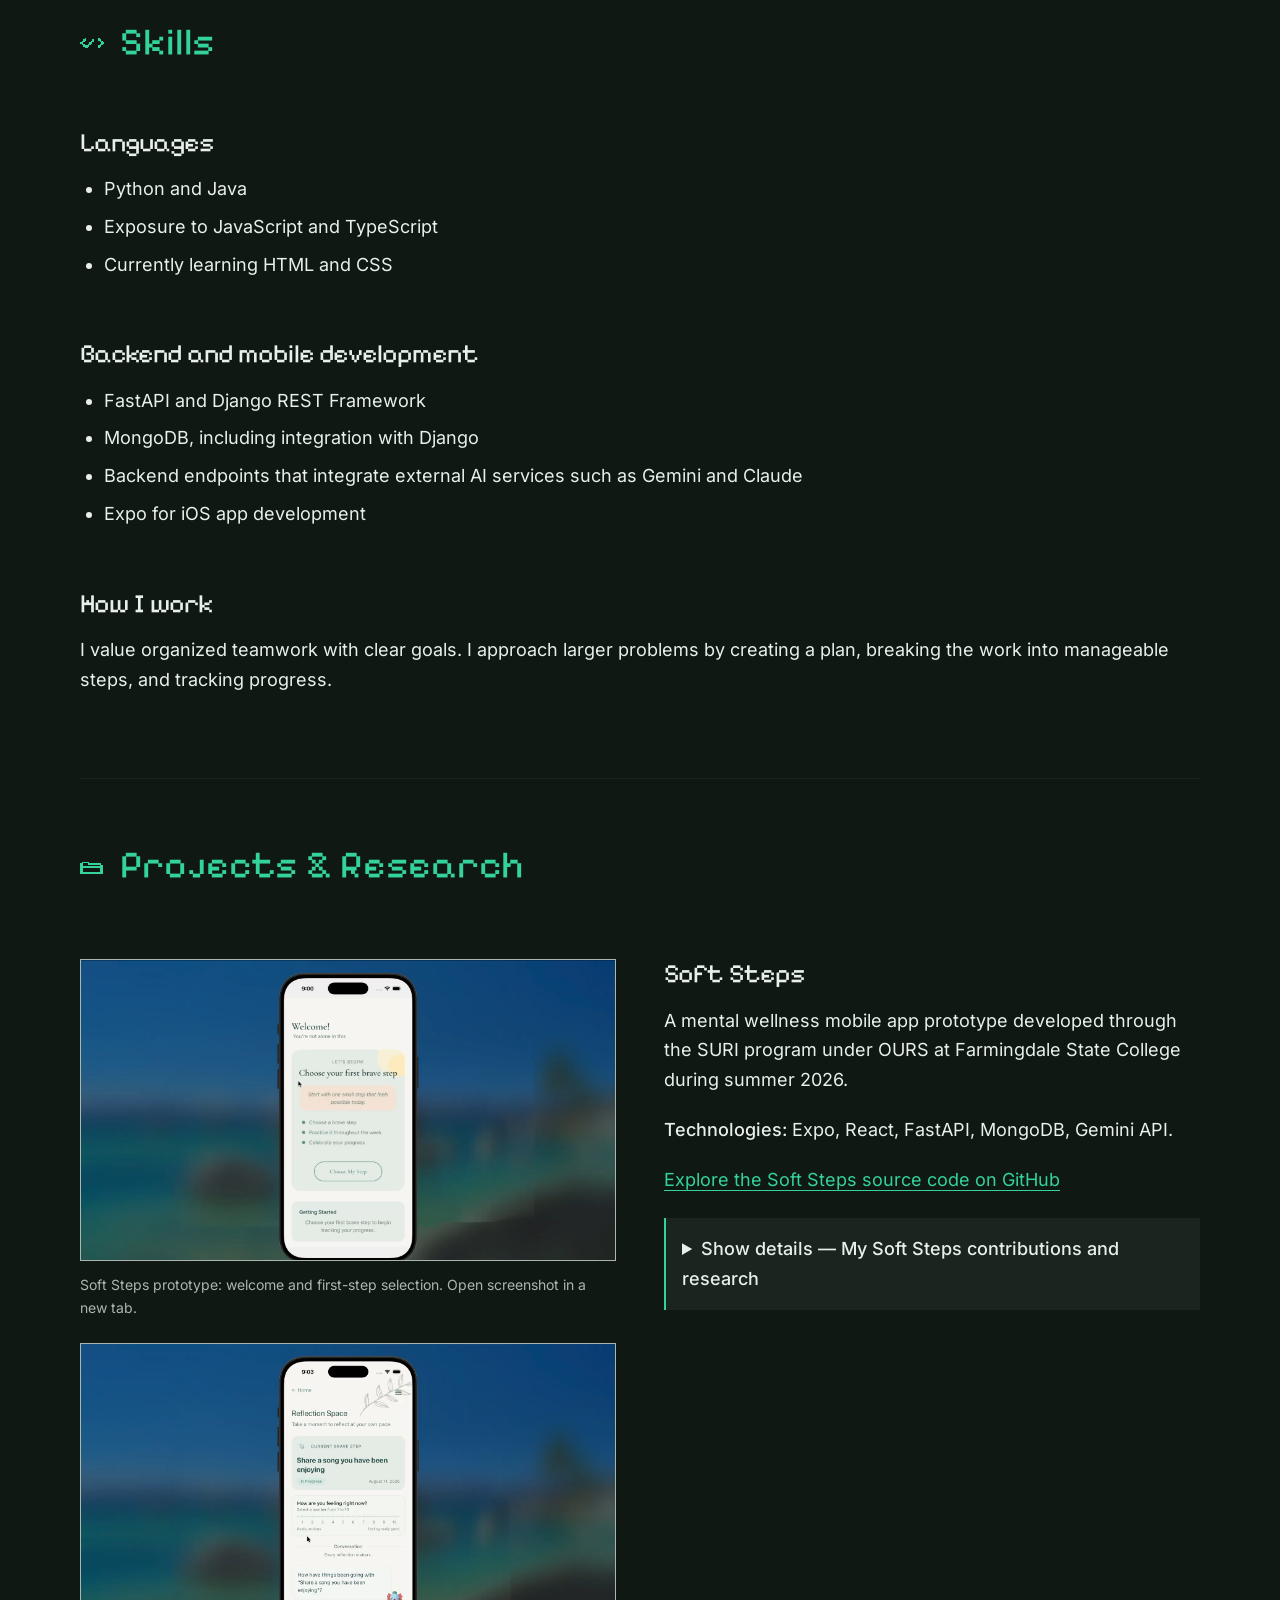
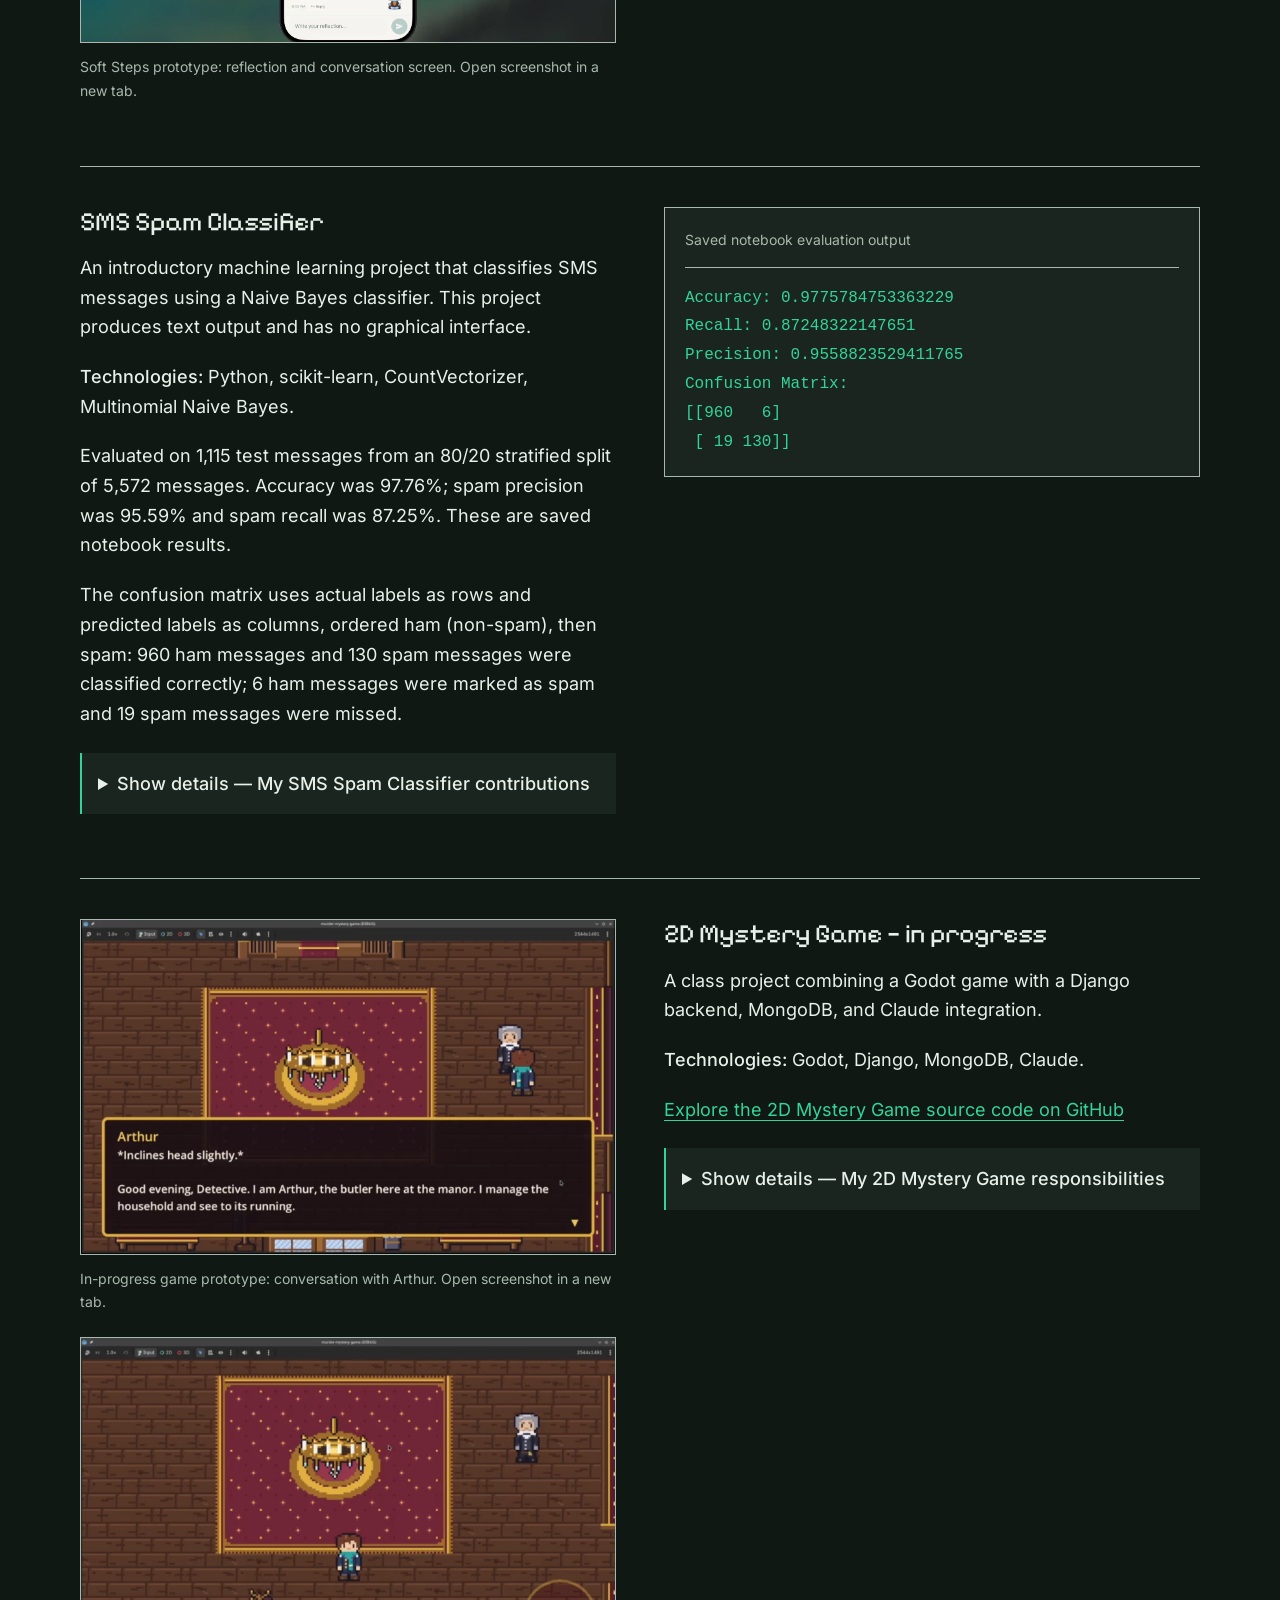
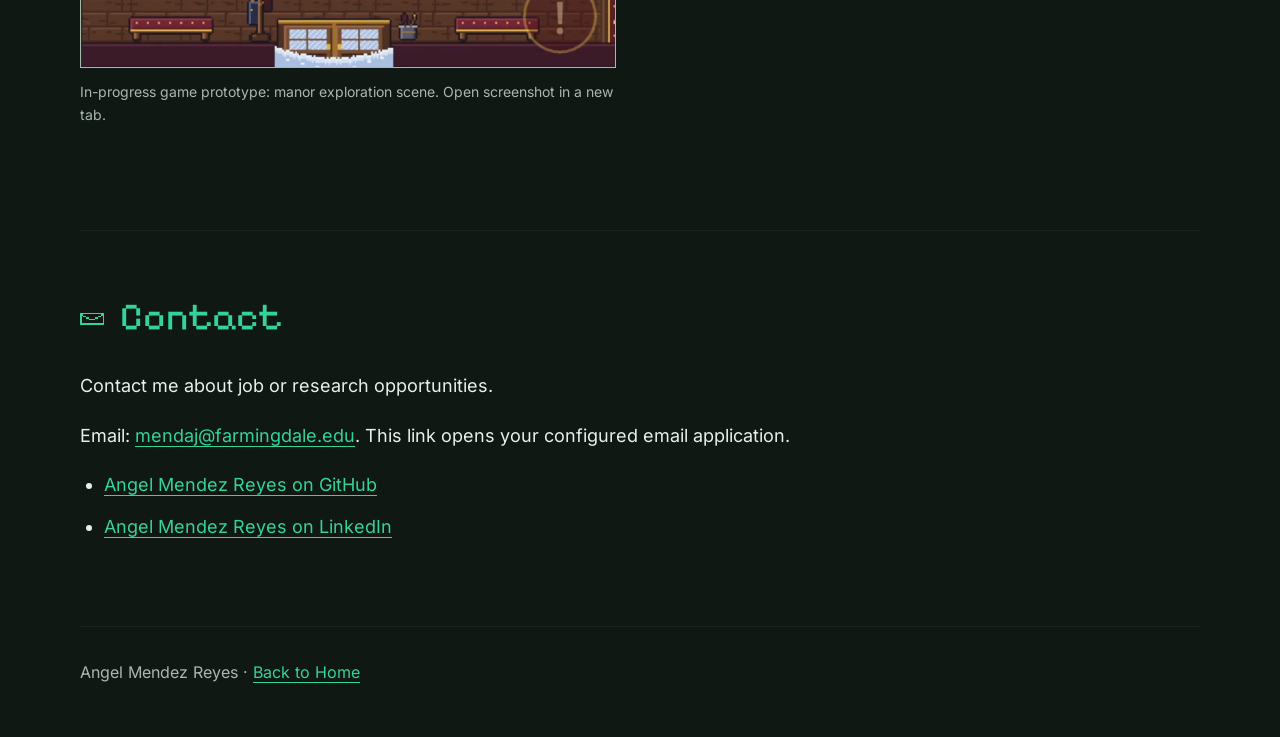
==== commit 164d83ef: "feat: highlight the active portfolio section" ====
--- a/index.html
+++ b/index.html
@@ -6,6 +6,7 @@
   <meta name="description" content="Angel Mendez Reyes — CPIS student interested in software and data engineering. Explore my skills, projects, and research interests.">
   <title>Angel Mendez Reyes | Portfolio</title>
   <link rel="stylesheet" href="css/styles.css">
+  <script src="js/main.js" defer></script>
 </head>
 <body>
   <a class="skip-link" href="#main-content">Skip to main content</a>
